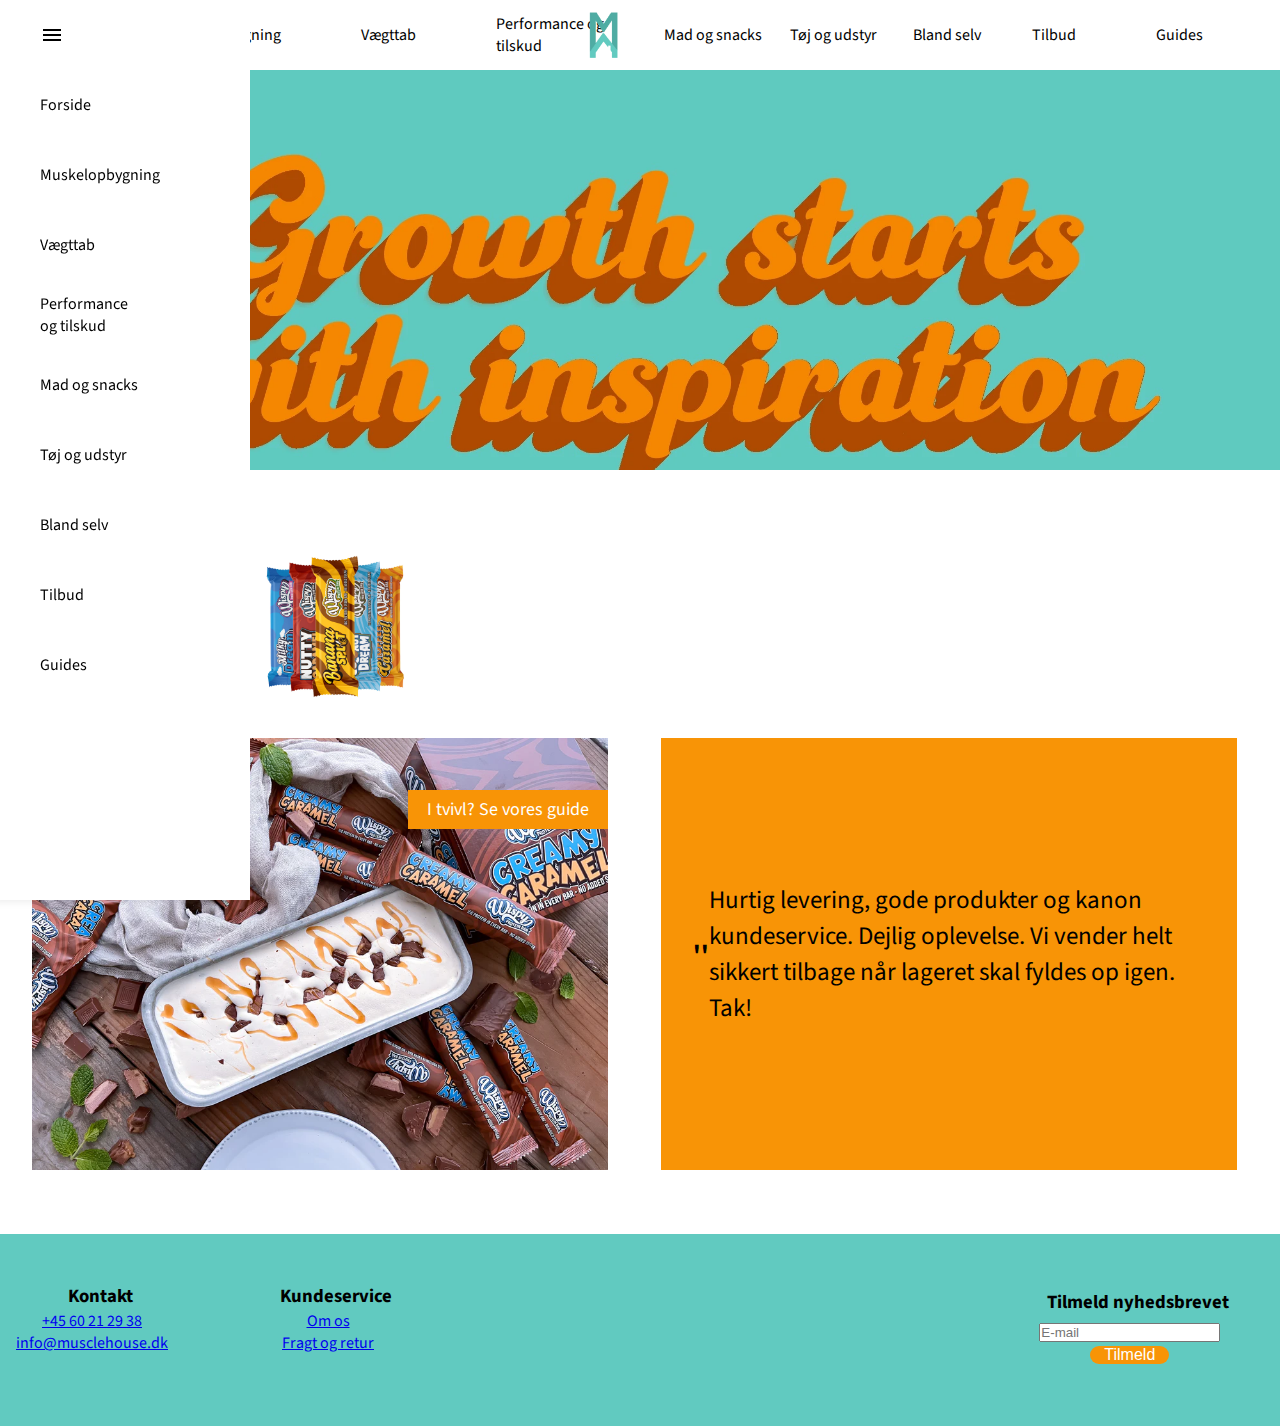
==== index.html @ 76b63a25 "media query til index.html" ====
<!DOCTYPE html>
<html lang="en">
<head>
    <meta charset="UTF-8">
    <meta name="viewport" content="width=device-width, initial-scale=1.0">
    <title>Forside</title>
    <link rel="stylesheet" href="css/style.css">
    <script src="js/script.js"></script>

    <link rel="icon" type="image/gif/png" href="images/favicon.png">
</head>

<body>

    <!--NAVIGATION-->
    <nav>
        <ul class="sidebar">
            <li onclick='hideSidebar()'><a href="#"><svg xmlns="http://www.w3.org/2000/svg" height="24" viewBox="0 -960 960 960" width="24"><path d="M120-240v-80h720v80H120Zm0-200v-80h720v80H120Zm0-200v-80h720v80H120Z"/></svg></a></li>
            <li><a href="index.html" class="active">Forside</a></li>
            <li><a href="#">Muskelopbygning</a></li>
            <li><a href="#">Vægttab</a></li>
            <li><a href="#">Performance og tilskud</a></li>
            <li><a href="#">Mad og snacks</a></li>
            <li><a href="#">Tøj og udstyr</a></li>
            <li><a href="#">Bland selv</a></li>
            <li><a href="#">Tilbud</a></li>
            <li><a href="guides.html">Guides</a></li>
        </ul>

        <ul>
            <li class="hideOnMobile"><a href="index.html" class="menuLink">Forside</a></li>
            <li class="hideOnMobile"><a href="#" class="menuLink">Muskelopbygning</a></li>
            <li class="hideOnMobile"><a href="#" class="menuLink">Vægttab</a></li>
            <li class="hideOnMobile"><a href="#" class="menuLink">Performance og tilskud</a></li>
            <li class="hideOnMobile"><a href="#" class="menuLink">Mad og snacks</a></li>
            <li class="hideOnMobile"><a href="#" class="menuLink">Tøj og udstyr</a></li>
            <li class="hideOnMobile"><a href="#" class="menuLink">Bland selv</a></li>
            <li class="hideOnMobile"><a href="#" class="menuLink">Tilbud</a></li>
            <li class="hideOnMobile"><a href="guides.html" class="menuLink">Guides</a></li>
            <li class="burgerMenu" onclick='showSidebar()'><a href="#"><svg xmlns="http://www.w3.org/2000/svg" height="24" viewBox="0 -960 960 960" width="24"><path d="M120-240v-80h720v80H120Zm0-200v-80h720v80H120Zm0-200v-80h720v80H120Z"/></svg></a></li>
            <li id="menuLogoContainer"><img src="images/logomobile.webp" alt="Logo" id="menuLogo"></li>
        </ul>
    </nav>

    <!--INDHOLD FRONT PAGE-->
    <main>
        <section class="quote">
            <img class="rotate" src="images/citatforside.webp" alt="Growth starts with inspiration quote">
        </section>

        <section class="populært">
            <article>
                <h3>Populære produkter</h3>
            </article>
            <article class="row">
                <img src="images/proteinpulver3.webp" alt="Proteinpulver">
                <img class="move" src="images/proteinbarer.webp" alt="Proteinbarer">
            </article>
        </section>
        
        <section class="reklame">
        <section class="opskrift">
            <img src="images/recipe-icecream.webp" alt="Opskrift på hjemmelavet is med proteinbar">
            <p class="note">I tvivl? Se vores guide</p>
        </section>

        <section class="anmeldelse">
            <p class="apostrof"><strong>''</strong></p>
            <p>Hurtig levering, gode produkter og kanon kundeservice. Dejlig oplevelse. Vi vender helt sikkert tilbage når lageret skal fyldes op igen. Tak!</p>
        </section>
        </section>
    </main>

    <footer>
        <section class="newsletter">
            <h3>Tilmeld nyhedsbrevet</h3>
            <form class="box">
                <input name="e-mail" id="e-mail" placeholder="E-mail">
            </form>        
            <button class="tilmeld">Tilmeld</button>
        </section>
    
        <section class="row">
            <article class="info">
            <h3>Kontakt</h3>
                <a href="tel:+4560212938">+45 60 21 29 38</a>
                <a href="mailto:info@musclehouse.dk">info@musclehouse.dk</a>
            </article>
    
            <article class="info kundeservice">
                <h3>Kundeservice</h3>
                    <a href="#">Om os</a>
                    <a href="#">Fragt og retur</a>
            </article>
        </section>
       
    </footer>
</body>
</html>
---- css/style.css ----
/* Reset style */
*{
    margin: 0;
    padding: 0;
}


html {
    font-family: sans-serif;
}


/* Styling navbar container */
nav {
    background-color: white;
    box-shadow: 3px 5px 5px rgba(0, 0, 0, 0.1);
}

/* Styling unordered list container */
nav ul {
    width: 100%;
    list-style: none;
    display: flex;
    justify-content: space-between;
    align-items: center;
}

/* Styling unordered lits-items*/
nav li {
    height: 50px;
    margin: 10px;
}

/* Styling anchor tags inside nav container */
nav a {
    width: 100%;
    height: 100%;
    padding: 0px 30px;
    text-decoration: none;
    display: flex;
    align-items: center;
    color: black;
}

/* styling hover effect on anchors */
nav a:hover {
    background-color: #61cabf29;
}

/* Styling first list-item inside nav container */
nav li:first-child{
    margin-right: auto;
}


#menuLogoContainer {
    position: absolute;
    left: 45%;
    transform: translatX(-50%);
}

#menuLogo {
    height: 50px;
}

.sidebar {
    position: fixed;
    top: 0;
    left: 0;
    height: 100vh;
    width: 250px;
    z-index: 999;
    box-shadow: -10px 0 10px rgba(0, 0, 0, 0.1);
    display: flex;
    flex-direction: column;
    align-items: flex-start;
    justify-content: flex-start;
    background-color: #ffffff;
    backdrop-filter: blur(10px);

}

.sidebar li {
    width: 100px;
}






@font-face {
    font-family:'Keep calm';
    src: url(../fonts/keep_calm/KeepCalm-Medium.ttf);
    font-family: 'Source Sans';
    src: url(../fonts/Source_Sans_3/SourceSans3-VariableFont_wght.ttf);
}

body{
    font-family:'Source Sans';
}


h1{
    font-family: 'Keep calm';
}

/*FORSIDE*/
/*Styling af quote på forsiden*/
.quote img{
    width: 100%;
    margin-bottom: 2rem;
}

/*Sætter billeder på en række*/
.row{
   width: 10rem;
   height: 10rem;
   display: flex;
   flex-direction: row;
   margin: 1rem;
}

.opskrift img{
    width: 90%;
}

/*Centrerer foto*/
.opskrift{
    display: flex;
    justify-content: center;
    margin-bottom: 2rem;
    position: relative;
}

/*Styler tekstboks ovenpå foto*/
.note{
    background-color: #F89406;
    color: #ffffff;
    width: 200px;
    height: 39px;
    font-size: 18px;
    display: flex;
    position: absolute;
    top: 12%;
    right: 5%;
    align-items: center;
    justify-content: center;
}

.anmeldelse{
    background-color: #F89406;
    width:75%;
    padding: 2rem;
    margin-bottom: 2rem;
    margin-left: 1.3rem;
    display: flex;
    justify-content: center;
}

.move{
    margin-left: 1.5rem;
}

/*GUIDES*/
/*Styling af fotos*/
.billedrække{
    display: flex;
    flex-direction: column;
    align-items: center;
    position: relative;
    margin:20px;
    width: 380px;
    height:200px;
    overflow: hidden;
}

/*Styler billederne så der bliver croppet og rokeret*/

.fotos{
    width: 100%;
}

.rotate{
    transform: translateY(-15%);
}

.rotate1{
    transform: translateY(-25%);
}


/*Styling af knap og placering af den*/
.button{
    background-color: #F89406;
    color: #ffffff;
    width: 218px;
    height:39px;
    font-size: 18px;
    align-items: center;    
    text-align: center;
    text-decoration: none;
    border: none;
    border-radius: 20px;
    position: absolute;
    bottom:15px;
    display: flex;
    justify-content: center;
}


/*FOOTER*/
/*Styling af footer*/
footer{
    background-color: #61CAC0;
}

/*Placering i footer*/
.newsletter{
   display: flex;
   flex-direction: column;
   align-items: center;
   margin: 2%;
   padding: 2%;
}

.info{
    display: flex;
    flex-direction: column;
    align-items: center;
    
}

.kundeservice{
    margin-left: 6rem;
}

.box{
    margin: 2%;
}

/*Styling af tilmeld knap*/
.tilmeld{
    background-color: #F89406;
    color: #ffffff;
    width: 20%;
    font-size: 1em;
    border: none;
    border-radius: 20px;
}


/* Styling af undersiden proteinpulver */

h1{
    display: flex;
    justify-content: center;
}
/* Styling af fotos*/
.pulverimg{
    width: 100%;
    height: 200px;
    display: flex;
    align-items: center;
    padding: 1rem;
}

.valleproteinpulver{
    width: 100%;
    height: 110px;
    display: flex;
    padding: 1rem;
}

.Kaseinproteinpulver{
    width: 100%;
    height: 110px;
    display: flex;
    padding: 1rem;
}
/* Styling af underoverskrifter og tekst */
h3 {
    line-height: 1.5;
    margin-left: 1rem;
}

h4{
    line-height: 1.5;
    margin-left: 1rem;
    
}

.a {
    padding: 1rem;
}


/*Media Query*/
/*Desktop*/
@media(min-width:1024px){
    
    footer{
        display: flex;
        flex-direction: row-reverse;
        justify-content: space-between;
    }

    .populært{
        margin-left: 2rem;
        margin-bottom: 2rem;
    }

    .move{
        margin-left: 3rem;
    }

    .tilmeld{
        width: 40%;
    }

    .info{
        margin-top: 2rem;
    }
    
    .newsletter{
        margin-top: 1.8rem;
    }

    .opskrift{
        width: 50%;
    }


    .anmeldelse{
        width: 40%;
        font-size: 25px;
        display: flex;
        align-items: center;
    }

    .apostrof{
        display: flex;
        justify-content: flex-start;
        align-items: flex-start;
    }

    .reklame{
        display: flex;
        flex-direction: row;
        margin: 2rem 0rem;
    }
    
    .quote{
        height: 25rem;
        overflow: hidden;
        margin-bottom: 2rem;
    }
    


}



/*Tablet*/
@media(min-width: 768px) and (max-width:1023px){
    .hideOnMobile {
        display: none;
    }
    
    .burgerMenu {
        display: block;
    }

    h1 {
        justify-content: center;
    }

    article-1 img {
        width: 60rem;
        height: auto;
    }

    footer{
        display: flex;
        flex-direction: row-reverse;
        justify-content: space-between;

    }

    .populært{
        margin-left: 1.5rem;
    }

    .move{
        margin-left: 3rem;
    }

    .anmeldelse{
        width: 82%;
        margin-left: 2.5rem;
    }

    .tilmeld{
        width: 40%;
    }

    .info{
        margin-top: 1rem;

    }
    
}

/*Mobil*/
@media(max-width: 767px) {
    .sidebar{
        width: 100%;
    }
}
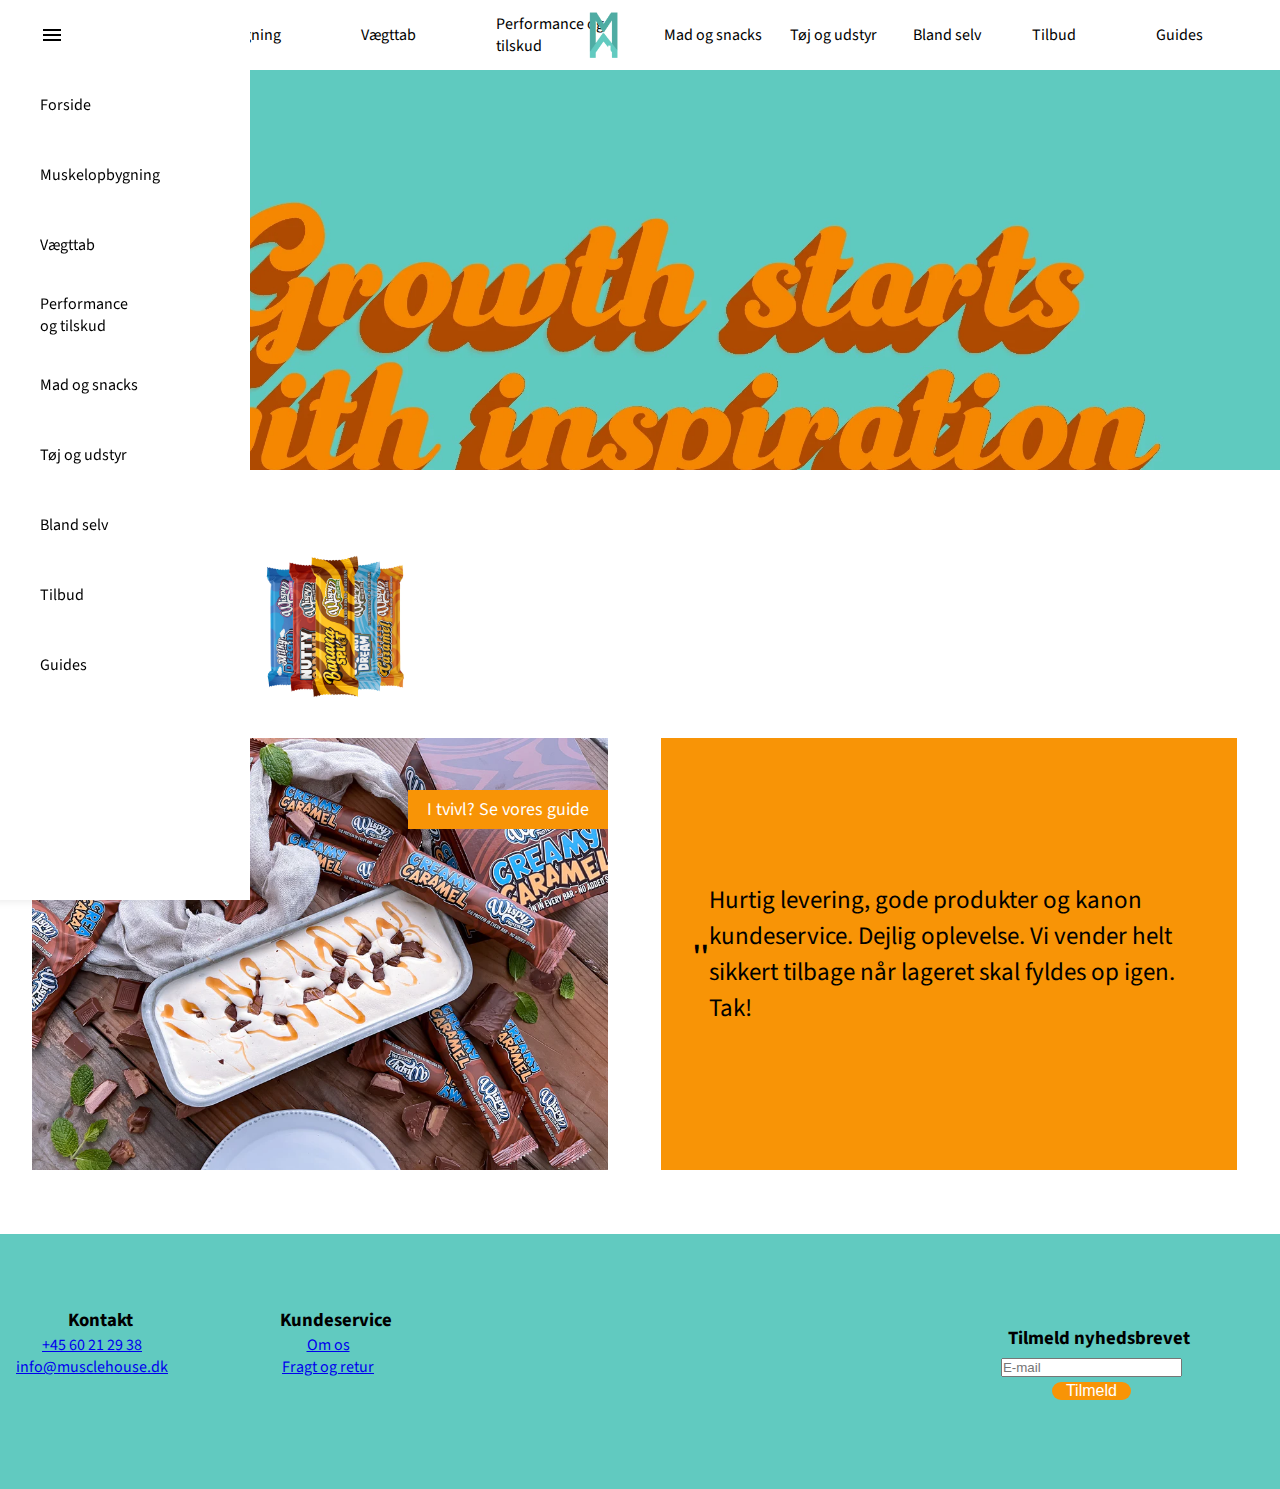
==== commit 4f0876ec: "media query guide sides updated" ====
--- a/index.html
+++ b/index.html
@@ -59,15 +59,15 @@
         </section>
         
         <section class="reklame">
-        <section class="opskrift">
-            <img src="images/recipe-icecream.webp" alt="Opskrift på hjemmelavet is med proteinbar">
-            <p class="note">I tvivl? Se vores guide</p>
-        </section>
+            <article class="opskrift">
+                <img src="images/recipe-icecream.webp" alt="Opskrift på hjemmelavet is med proteinbar">
+                <p class="note">I tvivl? Se vores guide</p>
+            </article>
 
-        <section class="anmeldelse">
-            <p class="apostrof"><strong>''</strong></p>
-            <p>Hurtig levering, gode produkter og kanon kundeservice. Dejlig oplevelse. Vi vender helt sikkert tilbage når lageret skal fyldes op igen. Tak!</p>
-        </section>
+            <article class="anmeldelse">
+                <p class="apostrof"><strong>''</strong></p>
+                <p>Hurtig levering, gode produkter og kanon kundeservice. Dejlig oplevelse. Vi vender helt sikkert tilbage når lageret skal fyldes op igen. Tak!</p>
+            </article>
         </section>
     </main>
 
--- a/css/style.css
+++ b/css/style.css
@@ -86,6 +86,54 @@
 
 
 
+/*Media Query*/
+/*Desktop*/
+@media(min-width:1024px){
+    
+}
+
+
+/*Tablet*/
+@media(min-width: 768px) and (max-width:1023px){
+    .hideOnMobile {
+        display: none;
+    }
+    
+    .burgerMenu {
+        display: block;
+    }
+
+    h1 {
+        justify-content: center;
+        display: flex;
+    }
+
+    .pulverimg {
+        height: 21rem;
+    }
+
+    .valleproteinpulver {
+        justify-content: space-evenly;
+        display: flex;
+    }
+
+    .kaseinproteinpulver {
+        justify-content: space-evenly;
+        display: flex;
+    }
+
+
+    
+
+}
+
+/*Mobil*/
+@media(max-width: 767px) {
+    .sidebar{
+        width: 100%;
+    }
+}
+
 
 
 
@@ -109,7 +157,7 @@
 /*Styling af quote på forsiden*/
 .quote img{
     width: 100%;
-    margin-bottom: 2rem;
+    margin-top: 3rem;
 }
 
 /*Sætter billeder på en række*/
@@ -131,6 +179,10 @@
     justify-content: center;
     margin-bottom: 2rem;
     position: relative;
+}
+
+.populært{
+    margin-bottom: 5rem;
 }
 
 /*Styler tekstboks ovenpå foto*/
@@ -221,7 +273,7 @@
    flex-direction: column;
    align-items: center;
    margin: 2%;
-   padding: 2%;
+   padding: 5%;
 }
 
 .info{
@@ -299,12 +351,22 @@
 /*Desktop*/
 @media(min-width:1024px){
     
+/* Media Query footer */
     footer{
         display: flex;
         flex-direction: row-reverse;
         justify-content: space-between;
     }
 
+    .tilmeld{
+        width: 40%;
+    }
+
+    .info{
+        margin-top: 3.5rem;
+    }
+
+/* Media Query forside */
     .populært{
         margin-left: 2rem;
         margin-bottom: 2rem;
@@ -313,23 +375,10 @@
     .move{
         margin-left: 3rem;
     }
-
-    .tilmeld{
-        width: 40%;
-    }
-
-    .info{
-        margin-top: 2rem;
-    }
-    
-    .newsletter{
-        margin-top: 1.8rem;
-    }
-
+    
     .opskrift{
         width: 50%;
     }
-
 
     .anmeldelse{
         width: 40%;
@@ -356,7 +405,16 @@
         margin-bottom: 2rem;
     }
     
-
+/* Media Query guide siderne */
+    .billedrækken{
+        display: flex;
+        flex-direction: row;
+        flex-wrap: wrap;
+        margin: 2rem 0rem;
+        justify-content: space-evenly;
+    }
+
+    
 
 }
 
@@ -381,6 +439,7 @@
         height: auto;
     }
 
+    /* Media Query på footer */
     footer{
         display: flex;
         flex-direction: row-reverse;
@@ -388,8 +447,18 @@
 
     }
 
+    .tilmeld{
+        width: 40%;
+    }
+
+    .info{
+        margin-top: 2.5rem;
+    }
+
+    /* Media Query på forside */
     .populært{
         margin-left: 1.5rem;
+        margin-bottom: 4rem;
     }
 
     .move{
@@ -400,17 +469,25 @@
         width: 82%;
         margin-left: 2.5rem;
     }
-
-    .tilmeld{
-        width: 40%;
-    }
-
-    .info{
-        margin-top: 1rem;
-
-    }
-    
-}
+    .quote{
+        margin-top: 2rem;
+    }
+    
+/* Media query på guide siderne */
+    .billedrække{
+        width: auto;
+        height: 350px;
+    }
+
+
+
+}
+
+
+
+
+    
+   
 
 /*Mobil*/
 @media(max-width: 767px) {
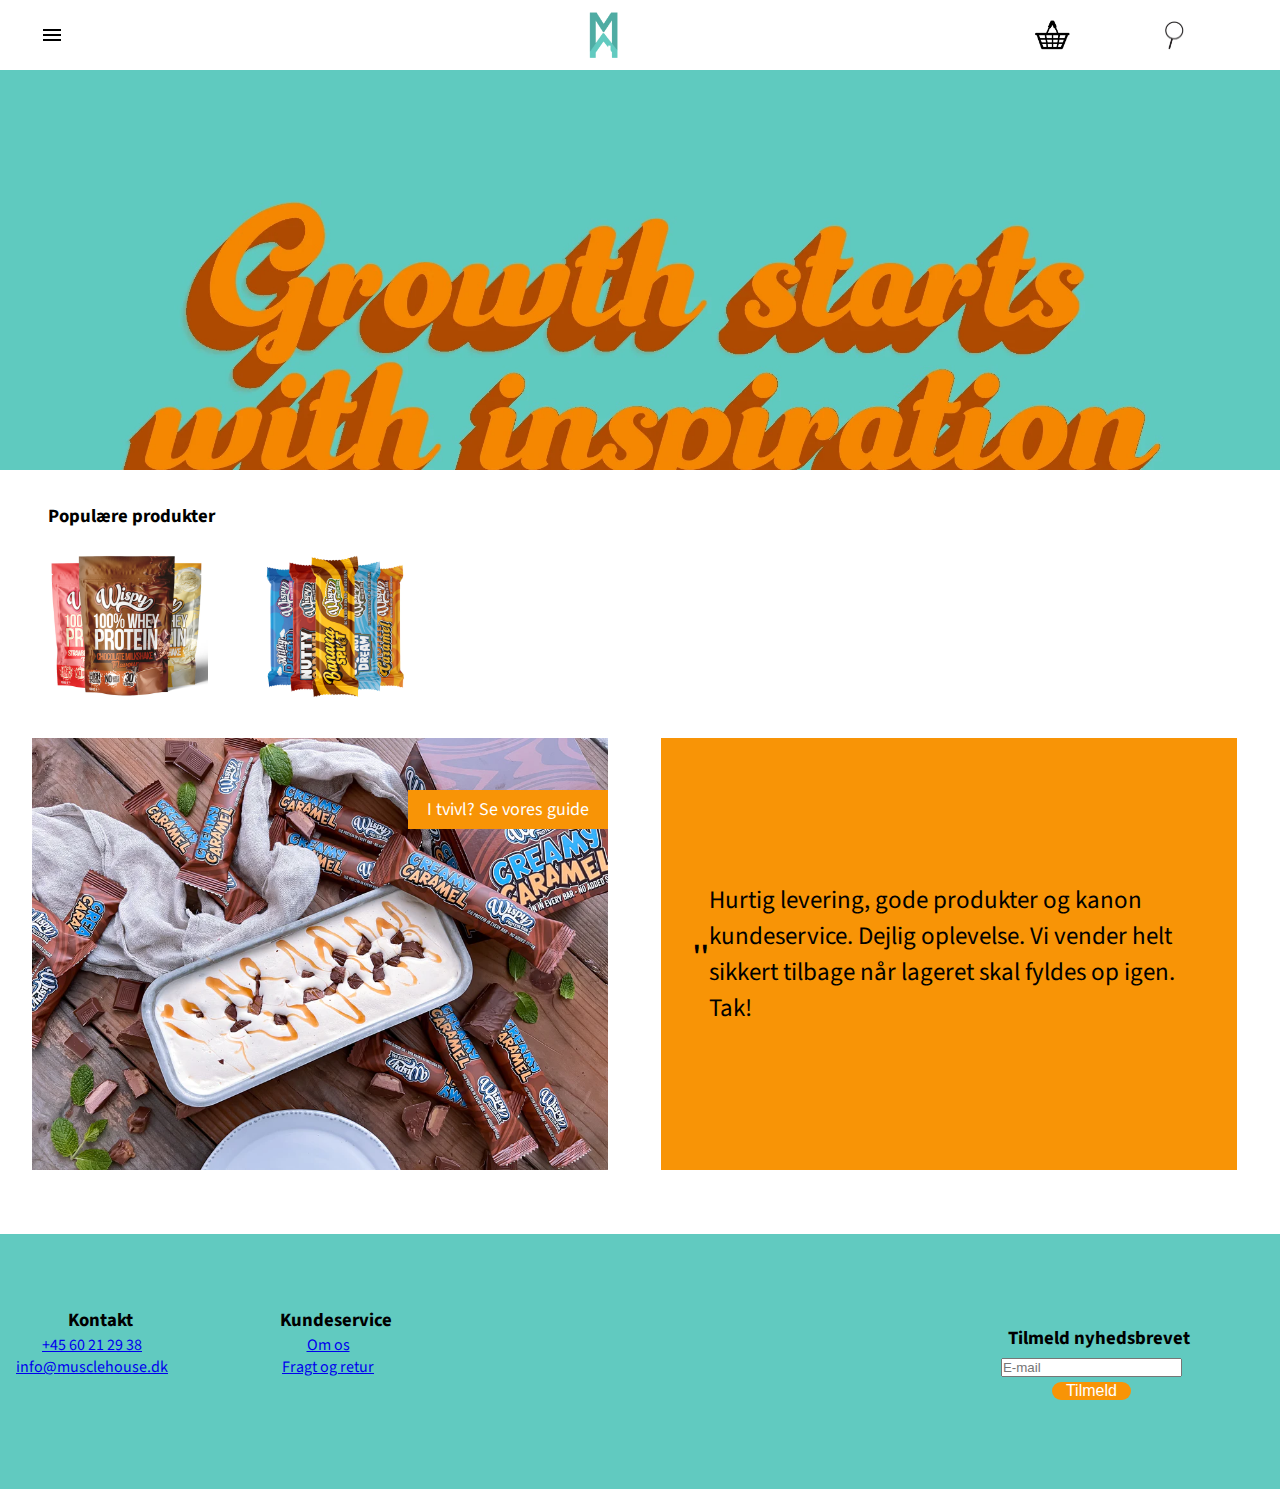
==== commit dbb5c5bf: "kurv og search tilføjet" ====
--- a/index.html
+++ b/index.html
@@ -39,6 +39,8 @@
             <li class="hideOnMobile"><a href="guides.html" class="menuLink">Guides</a></li>
             <li class="burgerMenu" onclick='showSidebar()'><a href="#"><svg xmlns="http://www.w3.org/2000/svg" height="24" viewBox="0 -960 960 960" width="24"><path d="M120-240v-80h720v80H120Zm0-200v-80h720v80H120Zm0-200v-80h720v80H120Z"/></svg></a></li>
             <li id="menuLogoContainer"><img src="images/logomobile.webp" alt="Logo" id="menuLogo"></li>
+            <li id="menuBasketContainer"><img src="images/kurv.webp" alt="Kurv symbol" id="basketLogo"></li>
+            <li id="menuSearchContainer"><img src="images/search.webp" alt="Søge symbol" id="searchLogo"></li>
         </ul>
     </nav>
 
--- a/css/style.css
+++ b/css/style.css
@@ -59,8 +59,29 @@
     transform: translatX(-50%);
 }
 
+#menuBasketContainer {
+    position: absolute;
+    left: 80%;
+    margin-top: 30px;
+    
+}
+
+#menuSearchContainer {
+    position: absolute;
+    left: 90%;
+    margin-top: 30px;
+}
+
 #menuLogo {
     height: 50px;
+}
+
+#basketLogo {
+    height: 30px;
+}
+
+#searchLogo {
+    height: 30px;
 }
 
 .sidebar {
@@ -89,7 +110,51 @@
 /*Media Query*/
 /*Desktop*/
 @media(min-width:1024px){
-    
+    .valleproteinpulver {
+        width: 100%;
+        height: 170px;
+        display: flex;
+        padding: 1rem;
+        justify-content: space-evenly;
+        margin-left: 9rem;
+    }
+
+    .Kaseinproteinpulver {
+        width: 100%;
+        height: 170px;
+        display: flex;
+        padding: 1rem;
+        justify-content: space-evenly;
+        margin-left: 9rem;
+    }
+
+    .pulverimg {
+        width: 100%;
+        height: 200px;
+        display: flex;
+        align-items: center;
+        padding: 1rem;
+        margin-left: 9rem;
+    }
+
+    h1 {
+        display: flex;
+        justify-content: center;
+        margin-left: 21rem;
+    }
+
+    .h3 {
+        margin-left: 10rem;
+    }
+
+    .h4 {
+        margin-left: 10rem;
+    }
+
+    .a {
+        margin-left: 9rem;
+    }
+
 }
 
 
@@ -109,7 +174,11 @@
     }
 
     .pulverimg {
-        height: 21rem;
+        width: 100%;
+        height: 307px;
+        display: flex;
+        align-items: center;
+        padding: 1rem;   
     }
 
     .valleproteinpulver {
@@ -117,24 +186,12 @@
         display: flex;
     }
 
-    .kaseinproteinpulver {
+    .Kaseinproteinpulver {
         justify-content: space-evenly;
         display: flex;
-    }
-
-
-    
-
-}
-
-/*Mobil*/
-@media(max-width: 767px) {
-    .sidebar{
-        width: 100%;
-    }
-}
-
-
+       
+    }
+}
 
 
 @font-face {
@@ -350,6 +407,19 @@
 /*Media Query*/
 /*Desktop*/
 @media(min-width:1024px){
+
+/*Navigation*/
+.hideOnMobile {
+    display: none;
+}
+
+.burgerMenu {
+    display: block;
+}
+
+.sidebar {
+    display: none;
+}
     
 /* Media Query footer */
     footer{
@@ -479,19 +549,21 @@
         height: 350px;
     }
 
-
-
-}
-
-
-
-
-    
-   
-
-/*Mobil*/
-@media(max-width: 767px) {
-    .sidebar{
-        width: 100%;
-    }
-}
+}
+
+/*---- MOBIL ------*/
+@media(max-width:1022px) {
+    .hideOnMobile {
+        display: none;
+    }
+    
+    .burgerMenu {
+        display: block;
+    }
+
+    .sidebar {
+        display: none;
+    }
+}
+
+
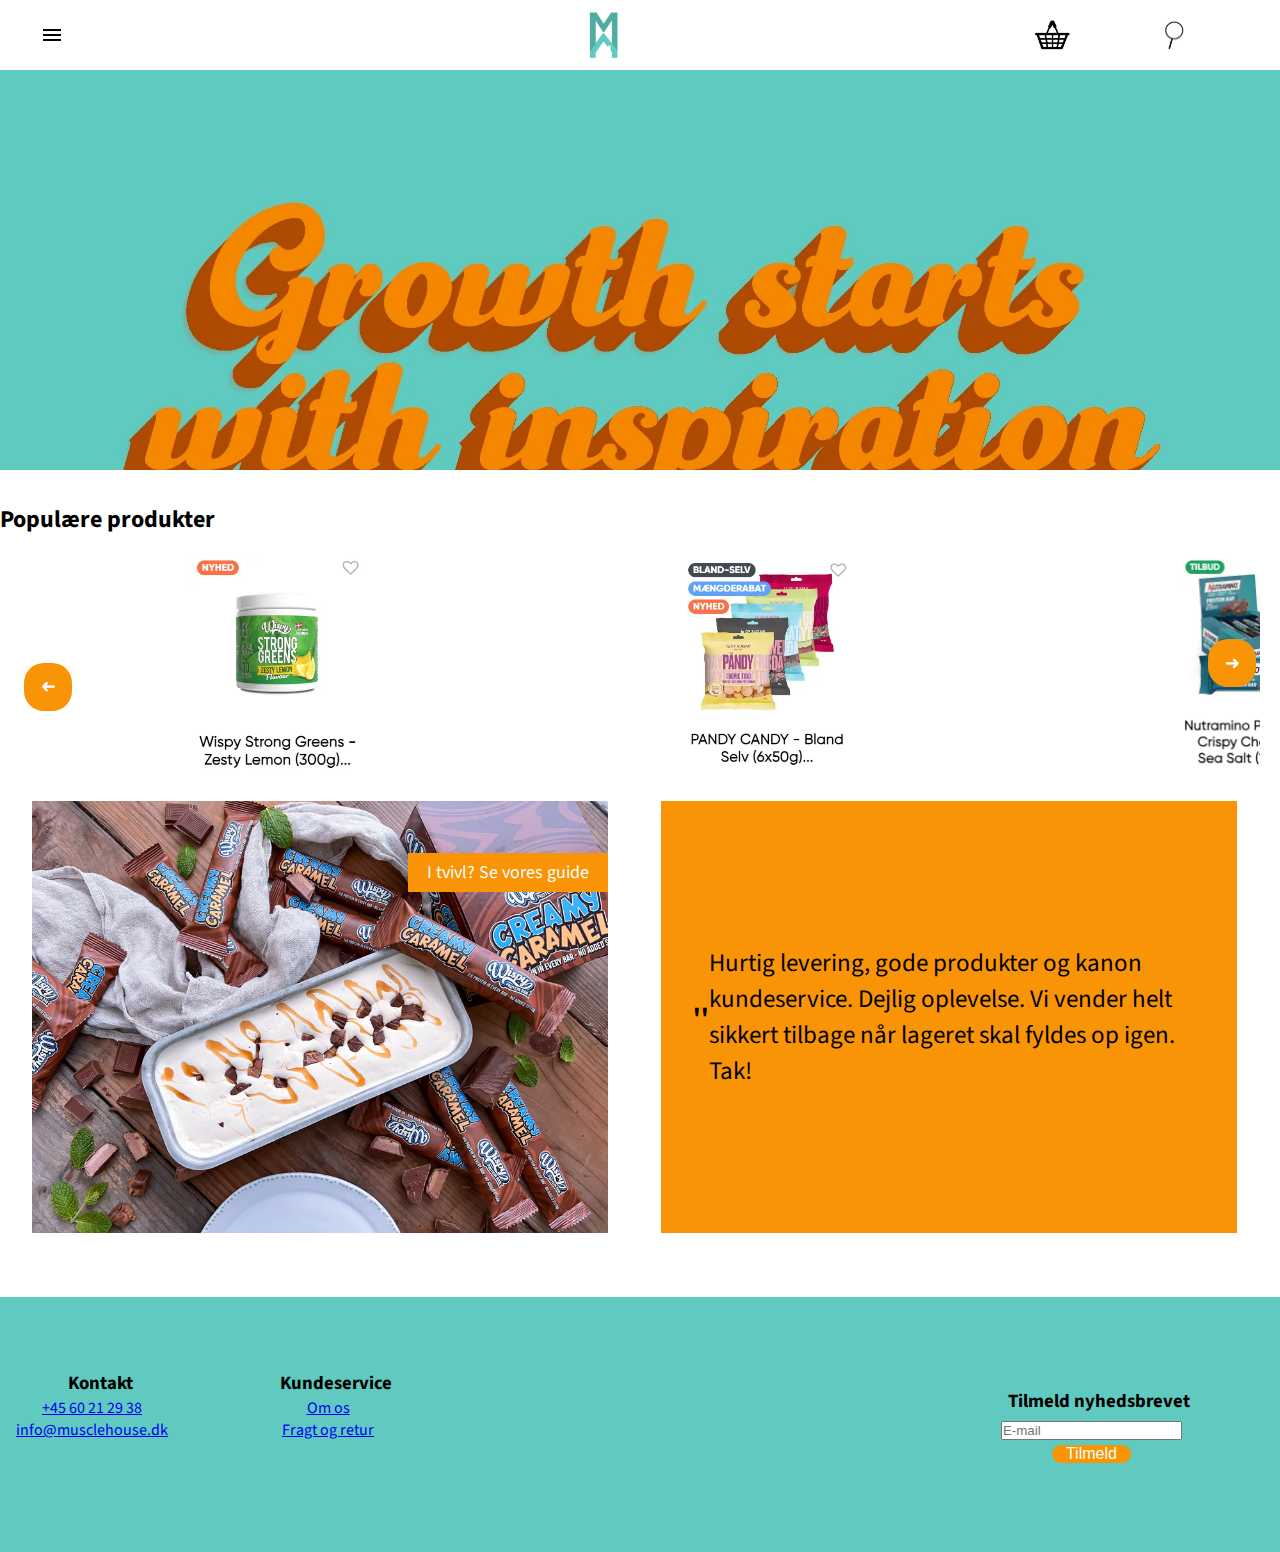
==== commit ca9f12df: "carousel" ====
--- a/index.html
+++ b/index.html
@@ -6,7 +6,6 @@
     <title>Forside</title>
     <link rel="stylesheet" href="css/style.css">
     <script src="js/script.js"></script>
-
     <link rel="icon" type="image/gif/png" href="images/favicon.png">
 </head>
 
@@ -50,15 +49,26 @@
             <img class="rotate" src="images/citatforside.webp" alt="Growth starts with inspiration quote">
         </section>
 
-        <section class="populært">
-            <article>
-                <h3>Populære produkter</h3>
-            </article>
-            <article class="row">
-                <img src="images/proteinpulver3.webp" alt="Proteinpulver">
-                <img class="move" src="images/proteinbarer.webp" alt="Proteinbarer">
-            </article>
+        <!--       TEST      KARUSSEL       TEST       -->
+       
+        <h2>Populære produkter</h2>
+
+        <section class="caroussel">
+        <ul class="photoList">
+            <li class="photoItem"><section class="content"><img class="carousselImage" src="images/populærprodukt1.webp" alt=""></section></li>
+            <li class="photoItem"><section class="content"><img class="carousselImage" src="images/populærprodukt2.webp" alt=""></section></li>
+            <li class="photoItem"><section class="content"><img class="carousselImage" src="images/populærprodukt3.webp" alt=""></section></li>
+            <li class="photoItem"><section class="content"><img class="carousselImage" src="images/populærprodukt4.webp" alt=""></section></li>
+            <li class="photoItem"><section class="content"><img class="carousselImage" src="images/populærprodukt5.webp" alt=""></section></li>
+            <li class="photoItem"><section class="content"><img class="carousselImage" src="images/populærprodukt6.webp" alt=""></section></li>
+        </ul>
+
+        <button class="button button--previous" type="button">➜</button>
+        <button class="button button--next" type="button">➜</button>
+        
         </section>
+        
+        <!-- SLUT  TEST      KARUSSEL       TEST  SLUT -->
         
         <section class="reklame">
             <article class="opskrift">
--- a/css/style.css
+++ b/css/style.css
@@ -566,4 +566,79 @@
     }
 }
 
-
+/*-------------------KARUSSEL TEEEEEEEEEST-------------------*/
+
+.photoList {
+    display: flex;
+    gap: 8px;
+    padding: 16px;
+    margin: 20px;
+  
+    list-style: none;
+    overflow-x: scroll;
+    scroll-snap-type: x mandatory;
+
+    /* Hide scrollbar in Firefox */
+  scrollbar-width: none;
+
+  /* Hide scrollbar in IE and Edge */
+  -ms-overflow-style: none;
+  }
+
+  
+/* Hide scrollbar in webkit */
+.list::-webkit-scrollbar {
+    display: none;
+  }
+  
+  .photoItem {
+    flex-shrink: 0;
+    width: 40%;
+    height: 20vh;
+  
+    background-color: #FFF;
+  
+    scroll-snap-align: center;
+  }
+  
+  .content {
+    display: flex;
+    align-items: center;
+    justify-content: center;
+    height: 100%;
+  
+    font-family: sans-serif;
+    font-size: 64px;
+    font-weight: bold;
+  }
+
+  .carousselImage {
+    height: 120%;
+    margin: 0;
+    padding: 0;
+  }
+
+  .caroussel {
+    position: relative;
+  }
+
+  .button {
+    position: absolute;
+    top: 50%;
+  
+    width: 3rem;
+    height: 3rem;
+  
+    transform: translateY(-50%);
+  }
+  
+  .button--previous {
+    left: 1.5rem;
+  
+    transform: rotate(180deg);
+  }
+  
+  .button--next {
+    right: 1.5rem;
+  }
+  
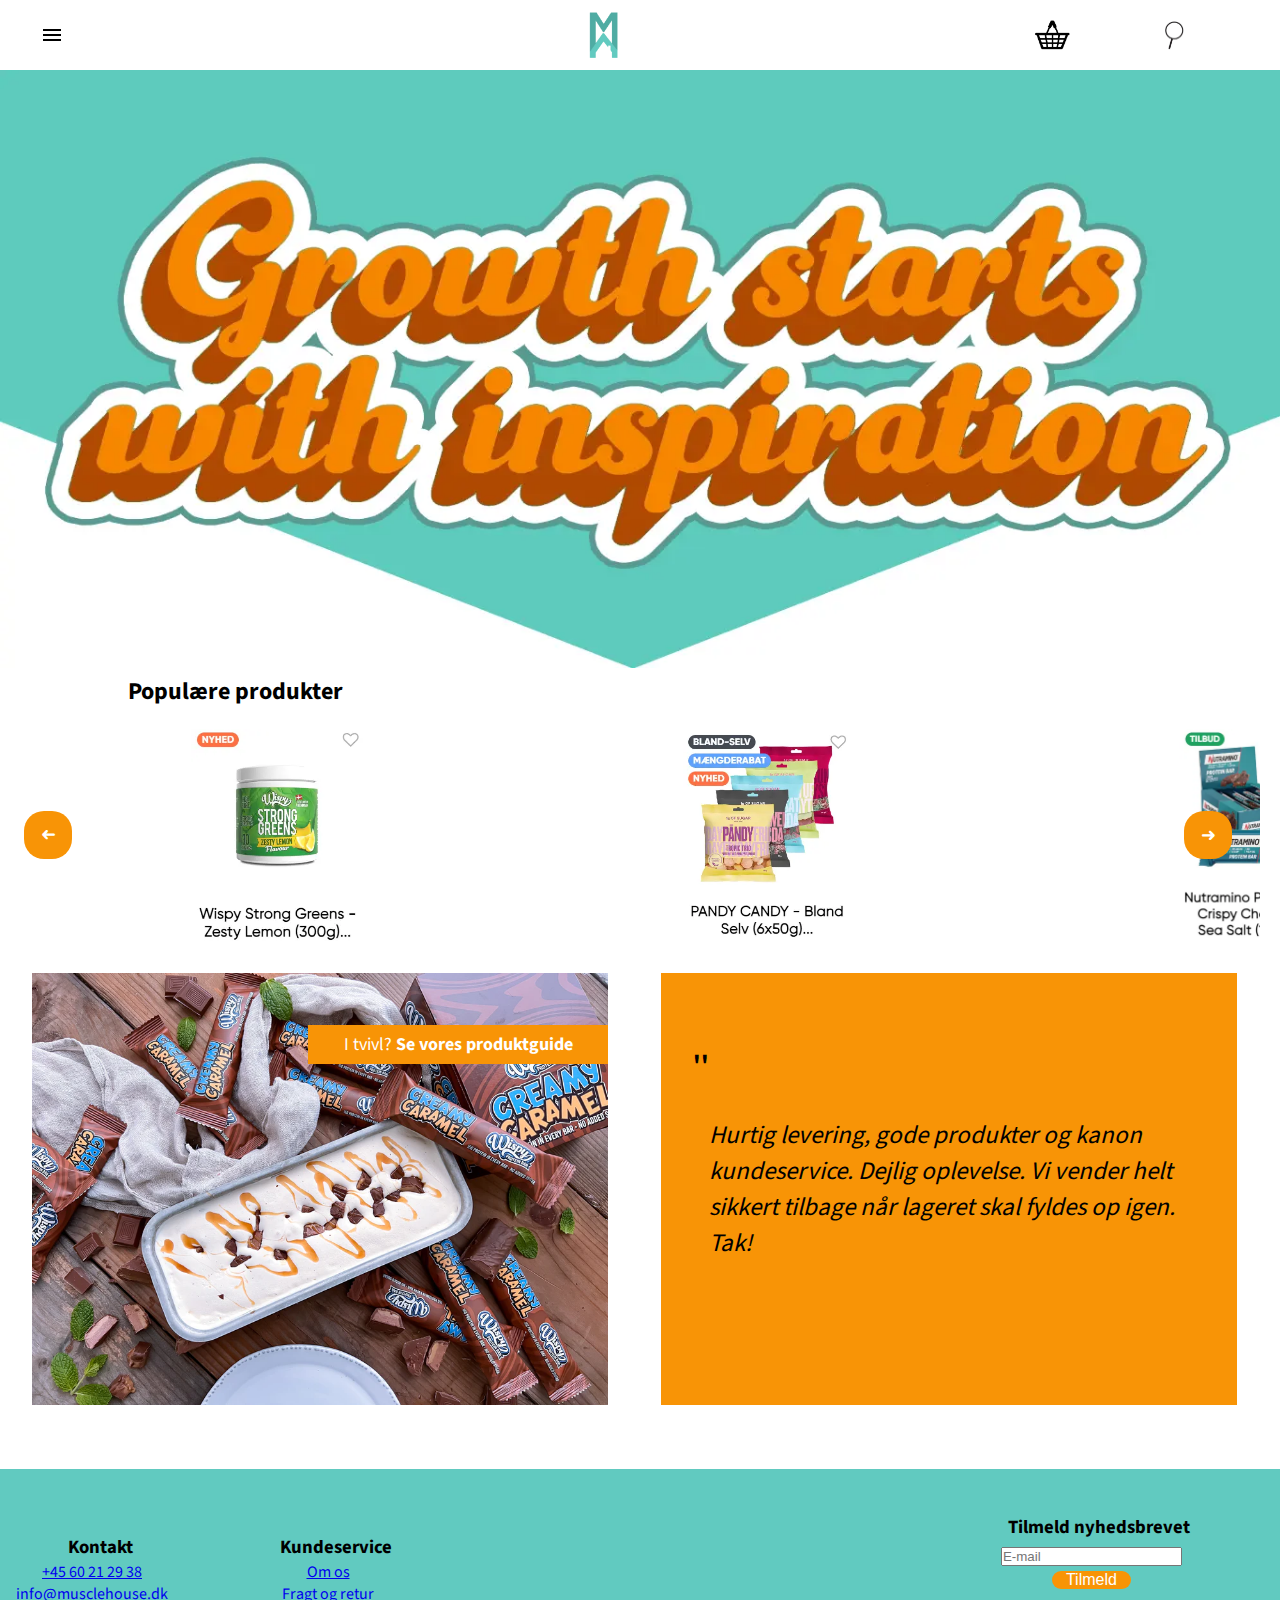
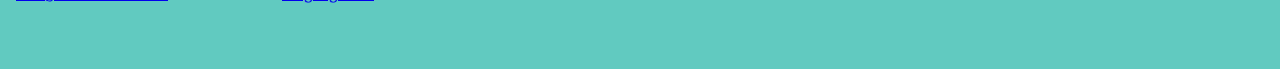
==== commit 4db11ebc: "front page done" ====
--- a/index.html
+++ b/index.html
@@ -45,13 +45,12 @@
 
     <!--INDHOLD FRONT PAGE-->
     <main>
-        <section class="quote">
-            <img class="rotate" src="images/citatforside.webp" alt="Growth starts with inspiration quote">
+        <section class="frontPageQuote">
+            <img class="frontPageQuote" src="images/citat3.webp" alt="Growth starts with inspiration quote">
         </section>
 
-        <!--       TEST      KARUSSEL       TEST       -->
-       
-        <h2>Populære produkter</h2>
+        <!--  KARUSSEL   -->
+        <h2 class="frontPageh2">Populære produkter</h2>
 
         <section class="caroussel">
         <ul class="photoList">
@@ -65,20 +64,18 @@
 
         <button class="button button--previous" type="button">➜</button>
         <button class="button button--next" type="button">➜</button>
-        
+
         </section>
-        
-        <!-- SLUT  TEST      KARUSSEL       TEST  SLUT -->
         
         <section class="reklame">
             <article class="opskrift">
                 <img src="images/recipe-icecream.webp" alt="Opskrift på hjemmelavet is med proteinbar">
-                <p class="note">I tvivl? Se vores guide</p>
+                <p class="note"><a class="guidesLink" href="guides.html">I tvivl? <b> Se vores produktguide</b></a></p>
             </article>
 
             <article class="anmeldelse">
                 <p class="apostrof"><strong>''</strong></p>
-                <p>Hurtig levering, gode produkter og kanon kundeservice. Dejlig oplevelse. Vi vender helt sikkert tilbage når lageret skal fyldes op igen. Tak!</p>
+                <p><i>Hurtig levering, gode produkter og kanon kundeservice. Dejlig oplevelse. Vi vender helt sikkert tilbage når lageret skal fyldes op igen. Tak!</i></p>
             </article>
         </section>
     </main>
--- a/css/style.css
+++ b/css/style.css
@@ -217,6 +217,10 @@
     margin-top: 3rem;
 }
 
+.frontPageQuote {
+    width: 100%;
+}
+
 /*Sætter billeder på en række*/
 .row{
    width: 10rem;
@@ -242,11 +246,16 @@
     margin-bottom: 5rem;
 }
 
+.guidesLink {
+    text-decoration: none;
+    color: white;
+}
+
 /*Styler tekstboks ovenpå foto*/
 .note{
     background-color: #F89406;
     color: #ffffff;
-    width: 200px;
+    width: 300px;
     height: 39px;
     font-size: 18px;
     display: flex;
@@ -259,7 +268,7 @@
 
 .anmeldelse{
     background-color: #F89406;
-    width:75%;
+    width:78%;
     padding: 2rem;
     margin-bottom: 2rem;
     margin-left: 1.3rem;
@@ -367,11 +376,11 @@
 }
 /* Styling af fotos*/
 .pulverimg{
-    width: 100%;
-    height: 200px;
-    display: flex;
-    align-items: center;
-    padding: 1rem;
+   width: 100%;
+   height: 200px;
+   display: flex;
+   align-items: center;
+   padding: 1rem;
 }
 
 .valleproteinpulver{
@@ -426,6 +435,7 @@
         display: flex;
         flex-direction: row-reverse;
         justify-content: space-between;
+        height: 200px;
     }
 
     .tilmeld{
@@ -433,7 +443,11 @@
     }
 
     .info{
-        margin-top: 3.5rem;
+        margin-top: 3rem;
+    }
+
+    .newsletter{
+        margin-top: -20px;
     }
 
 /* Media Query forside */
@@ -458,9 +472,7 @@
     }
 
     .apostrof{
-        display: flex;
-        justify-content: flex-start;
-        align-items: flex-start;
+        margin-top: -250px;
     }
 
     .reklame{
@@ -539,9 +551,6 @@
         width: 82%;
         margin-left: 2.5rem;
     }
-    .quote{
-        margin-top: 2rem;
-    }
     
 /* Media query på guide siderne */
     .billedrække{
@@ -566,23 +575,26 @@
     }
 }
 
-/*-------------------KARUSSEL TEEEEEEEEEST-------------------*/
+/*------- KARUSSEL -------*/
+
+.frontPageh2 {
+    margin-left: 10%;
+}
 
 .photoList {
     display: flex;
     gap: 8px;
     padding: 16px;
     margin: 20px;
-  
     list-style: none;
     overflow-x: scroll;
     scroll-snap-type: x mandatory;
 
     /* Hide scrollbar in Firefox */
-  scrollbar-width: none;
-
-  /* Hide scrollbar in IE and Edge */
-  -ms-overflow-style: none;
+    scrollbar-width: none;
+
+    /* Hide scrollbar in IE and Edge */
+    -ms-overflow-style: none;
   }
 
   
@@ -595,9 +607,7 @@
     flex-shrink: 0;
     width: 40%;
     height: 20vh;
-  
     background-color: #FFF;
-  
     scroll-snap-align: center;
   }
   
@@ -622,23 +632,22 @@
     position: relative;
   }
 
+  /*Buttons*/
   .button {
     position: absolute;
     top: 50%;
-  
+    transform: translate(-50%);
     width: 3rem;
     height: 3rem;
-  
-    transform: translateY(-50%);
   }
   
   .button--previous {
     left: 1.5rem;
-  
-    transform: rotate(180deg);
+    transform: translateY(-50%) rotate(180deg);
   }
   
   .button--next {
     right: 1.5rem;
+    transform: translate(-50%, -50%);
   }
   
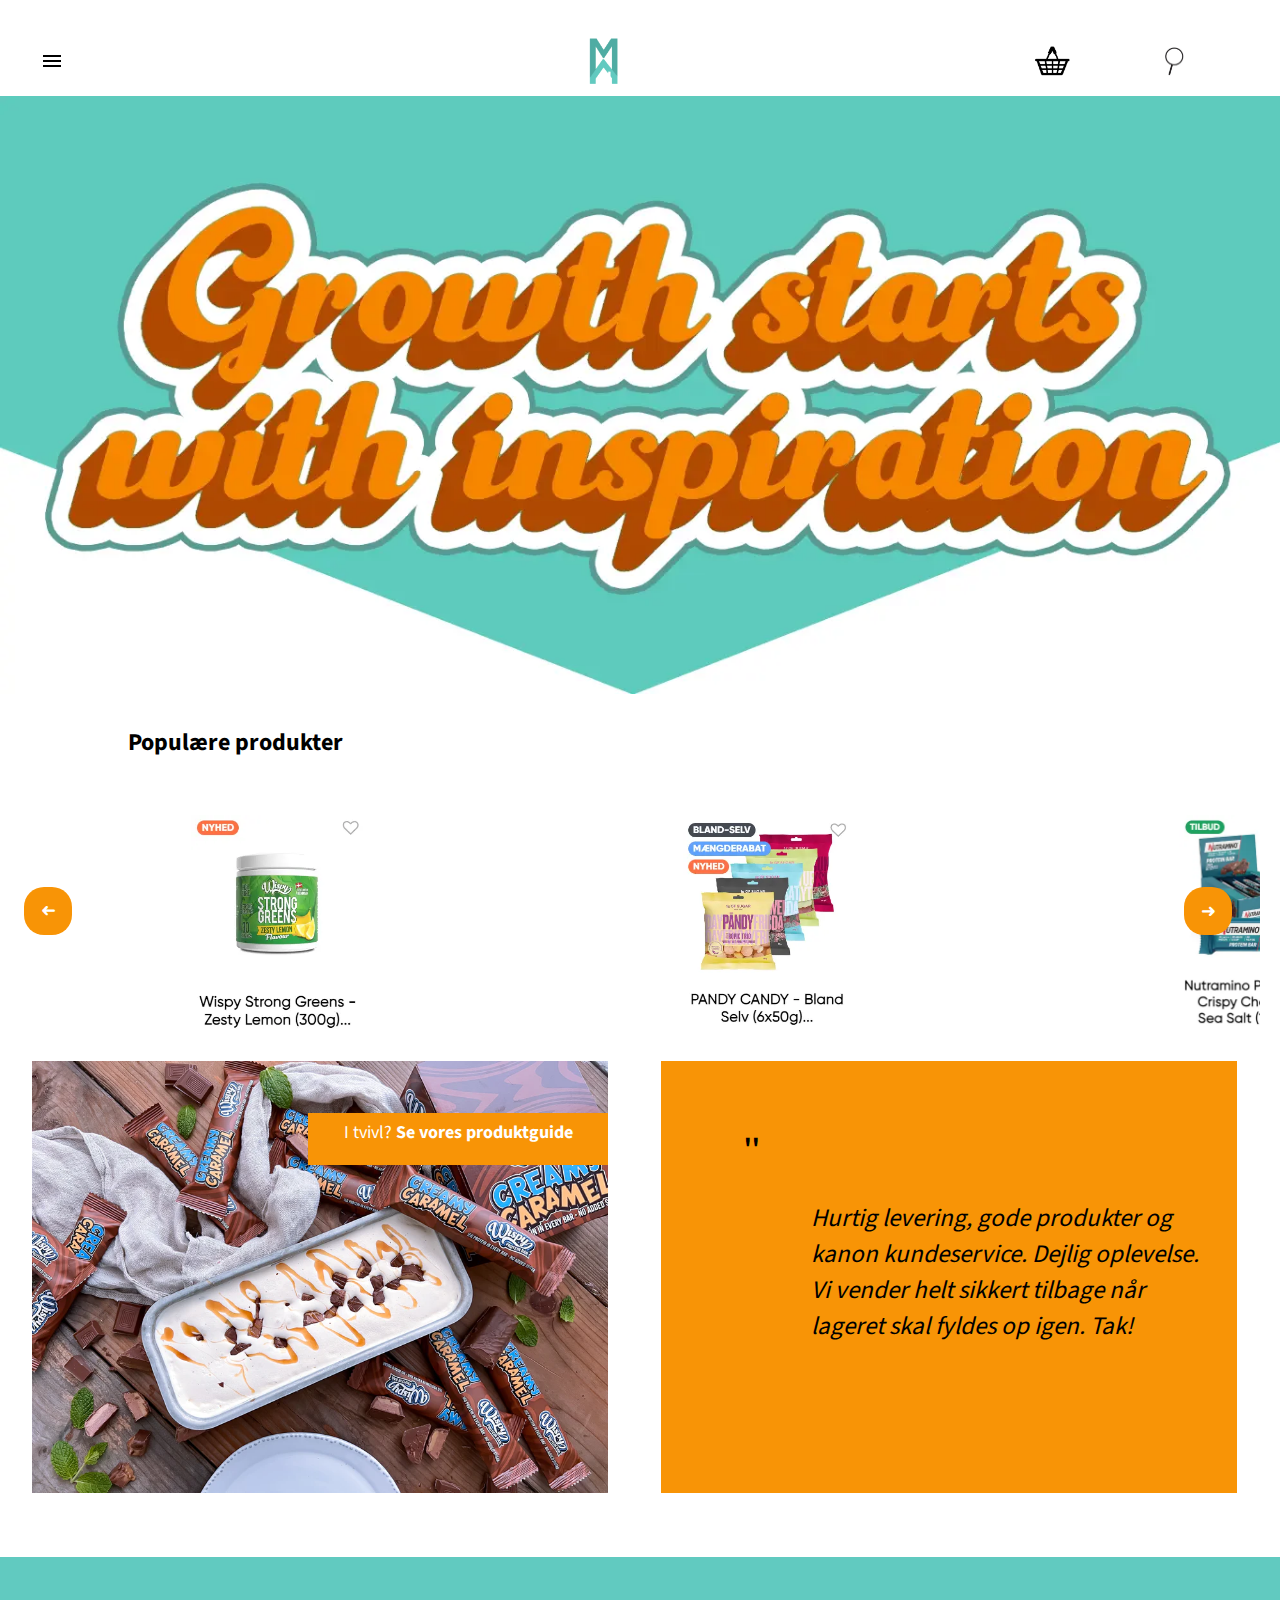
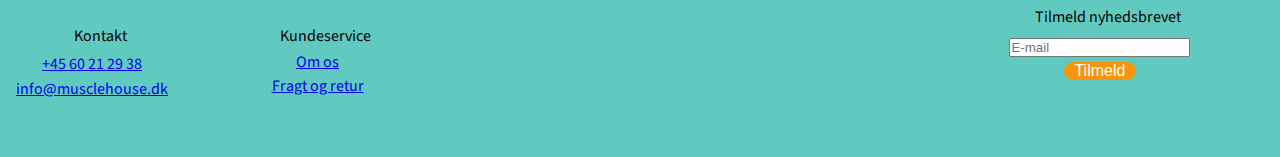
==== commit b3199442: "meta tags index" ====
--- a/index.html
+++ b/index.html
@@ -7,6 +7,10 @@
     <link rel="stylesheet" href="css/style.css">
     <script src="js/script.js"></script>
     <link rel="icon" type="image/gif/png" href="images/favicon.png">
+
+    <meta name="description" content="en side med alle dine yndlingshjælpemidler, for at få en stærk og sund krop.">
+    <meta name="keywords" content="muscles, protein, proteinpulver, styrke, proteinbar, sund">
+
 </head>
 
 <body>
--- a/css/style.css
+++ b/css/style.css
@@ -327,6 +327,175 @@
 }
 
 
+/*Opskrift*/
+/*section one: cake images and text*/
+.cake {
+    display: flex;
+    justify-content: center;
+    max-width: 100%;
+    padding: 5%;
+}
+
+
+
+@media screen and (min-width:1024px) {
+    .cake-img {
+        display: flex;
+        justify-content: center;
+        height: auto;
+        width: 1100px;
+    }
+
+    .cake-title {
+        display: flex;
+        justify-content: center;
+        padding-bottom: 3%;
+
+    }
+
+    .text {
+        margin-left: 5%;
+        margin-right: 5%;
+    }
+
+}
+
+.cheesecake {
+    font-weight: bold;
+    font-size: 250%;
+    margin-top: 2%;
+    padding-bottom: 2%;
+    display: flex;
+    justify-content: center;
+}
+
+.text {
+    display: flex;
+    justify-content: space-around;
+    padding-bottom: 3%;
+}
+
+.item-1 {
+    margin-left: 20%;
+}
+
+.item-2 {
+    margin-right: 20%;
+}
+
+.thin-line, .thin-line-1 {
+    border-bottom: 2px solid #F89406;
+    margin: 2% 5%;
+}
+
+/*section 2: ingrediens*/
+
+h2 {
+    margin-left: 10%;
+    padding-top: 2%;
+    padding-bottom: 1% ;
+}
+
+.ingrediens {
+    margin-left: 10%;
+    padding-bottom: 2%;
+    list-style: none;
+
+}
+
+a {
+    padding: 1%
+}
+
+/*Section 3: slik gjør du*/
+
+.description {
+    margin-left: 10%;
+    padding: 2%;
+
+}
+
+/*media for opskrifter*/
+@media screen and (min-width:1024px) {
+    .desk {
+        display: flex;
+        margin-left: 10%;
+        margin-right: 10%;
+
+    }
+
+    .section-2, .section-3 {
+        flex: 1;
+    
+    }
+
+    li {
+        padding-top: 2%;
+    }
+
+    .thin-line-1 {
+        display: none;
+    }
+
+/*makes the foto bigger*/
+    .cake-img {
+        display: flex;
+        justify-content: center;
+        height: auto;
+        width: 1100px;
+    }
+
+    .text {
+        margin-left: 5%;
+        margin-right: 5%;
+    }
+
+/*produktlinje*/
+    
+
+
+}
+
+/*section 4: produktlinje*/
+
+p {
+    margin-left: 10%;
+    padding-bottom: 2%;
+}
+
+.text-2 {
+    display: grid;
+    grid-template-columns: 1fr 1fr 1fr;
+    margin-left: 5%;
+    gap: 4%;
+
+}
+
+.text-2 img {
+    max-width: 100%;
+    height: auto;
+}
+
+.bodylab {
+    order: 3;
+}
+
+h3 {
+    font-weight: normal;
+    padding-top: 2%;
+    padding-bottom: 2%;
+    font-size: 100%;
+}
+
+.price {
+    font-weight: bold;
+    font-size: 120%;
+    margin-left: 7%;
+    padding-bottom: 10%;
+    
+}
+
+
 /*FOOTER*/
 /*Styling af footer*/
 footer{
@@ -494,13 +663,17 @@
         flex-wrap: wrap;
         margin: 2rem 0rem;
         justify-content: space-evenly;
-    }
-
-    
-
-}
-
-
+
+    }
+
+    .billedrække .button {
+        padding: 3% 12%;
+
+    }
+
+    
+
+}
 
 /*Tablet*/
 @media(min-width: 768px) and (max-width:1023px){
@@ -650,4 +823,3 @@
     right: 1.5rem;
     transform: translate(-50%, -50%);
   }
-  
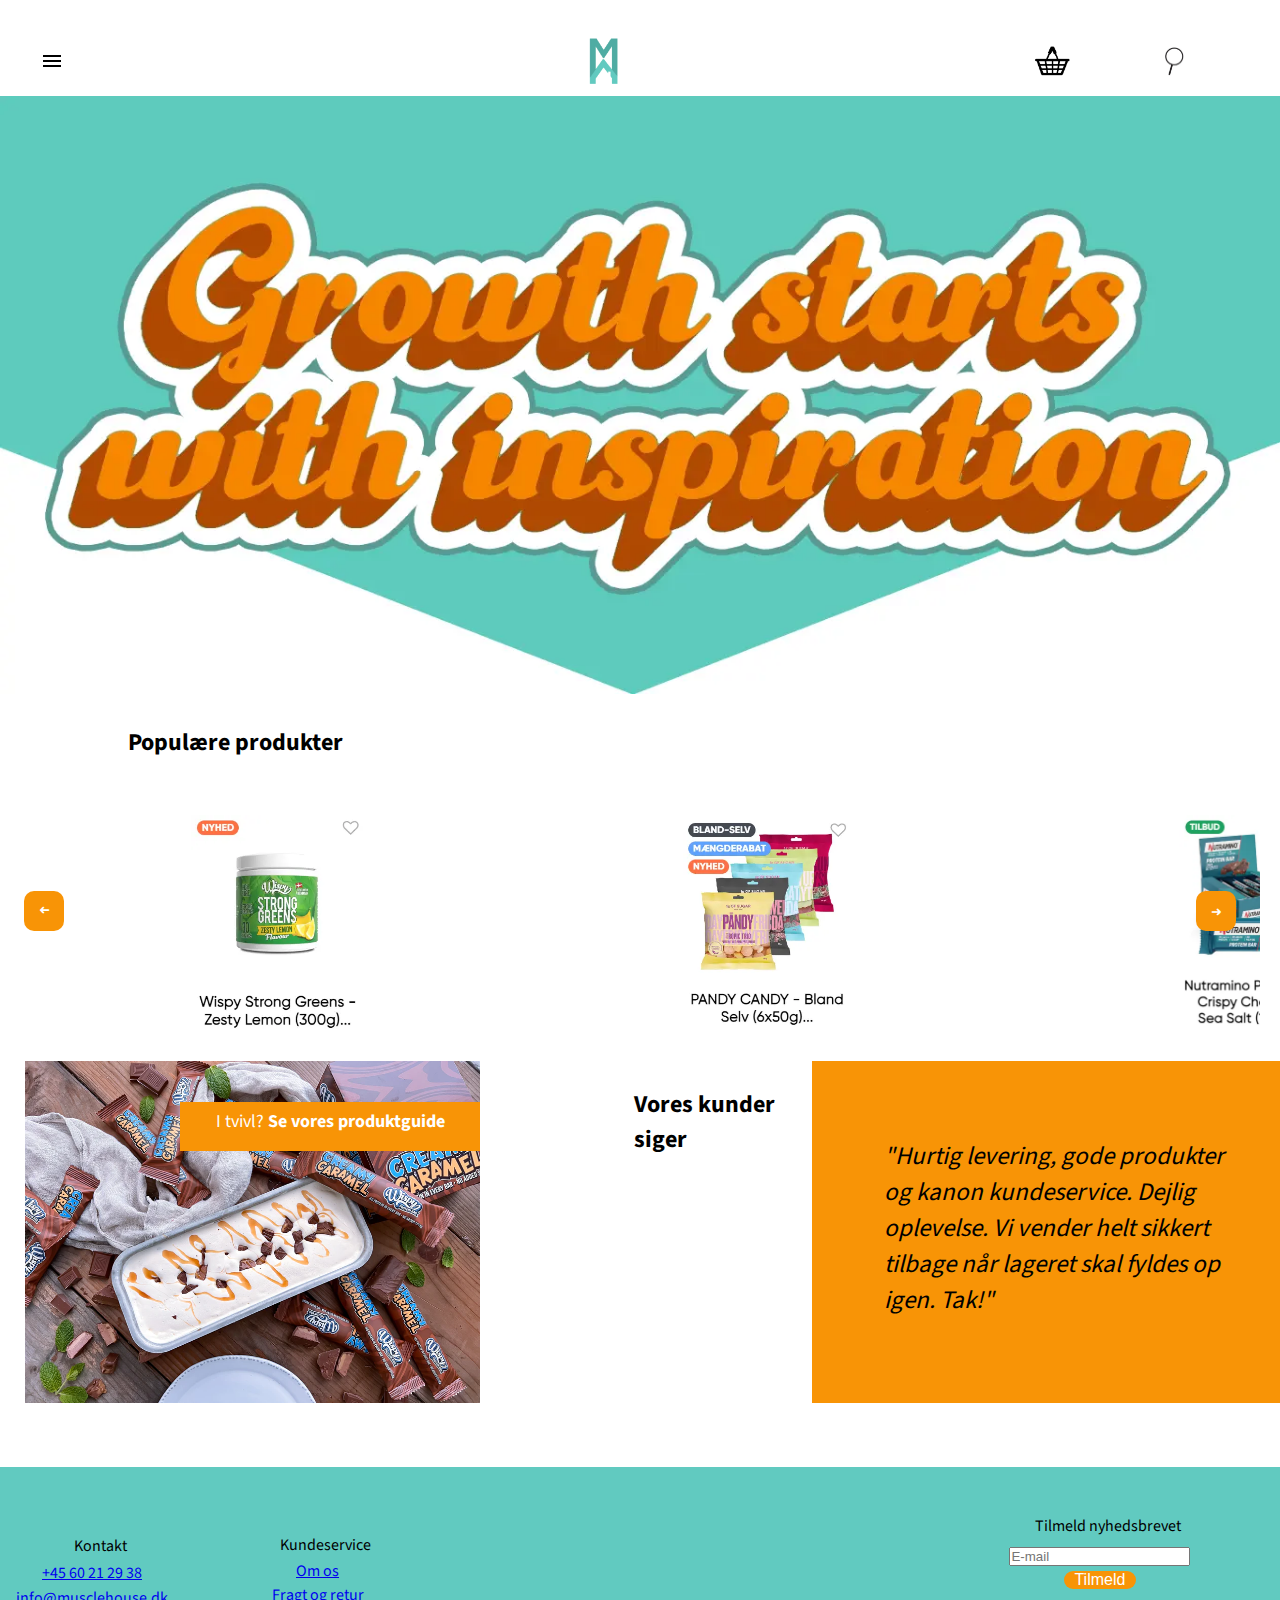
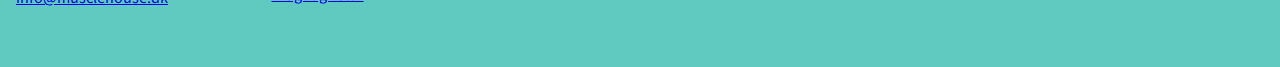
==== commit 3eba6863: "css updated" ====
--- a/index.html
+++ b/index.html
@@ -7,10 +7,6 @@
     <link rel="stylesheet" href="css/style.css">
     <script src="js/script.js"></script>
     <link rel="icon" type="image/gif/png" href="images/favicon.png">
-
-    <meta name="description" content="en side med alle dine yndlingshjælpemidler, for at få en stærk og sund krop.">
-    <meta name="keywords" content="muscles, protein, proteinpulver, styrke, proteinbar, sund">
-
 </head>
 
 <body>
@@ -77,9 +73,10 @@
                 <p class="note"><a class="guidesLink" href="guides.html">I tvivl? <b> Se vores produktguide</b></a></p>
             </article>
 
-            <article class="anmeldelse">
-                <p class="apostrof"><strong>''</strong></p>
-                <p><i>Hurtig levering, gode produkter og kanon kundeservice. Dejlig oplevelse. Vi vender helt sikkert tilbage når lageret skal fyldes op igen. Tak!</i></p>
+
+            <h2 class="frontPageh2">Vores kunder siger</h2>
+            <article class="anmeldelse">   
+                <p><i>"Hurtig levering, gode produkter og kanon kundeservice. Dejlig oplevelse. Vi vender helt sikkert tilbage når lageret skal fyldes op igen. Tak!"</i></p>
             </article>
         </section>
     </main>
--- a/css/style.css
+++ b/css/style.css
@@ -128,7 +128,7 @@
         margin-left: 9rem;
     }
 
-    .pulverimg {
+    .pulver {
         width: 100%;
         height: 200px;
         display: flex;
@@ -309,7 +309,7 @@
 
 
 /*Styling af knap og placering af den*/
-.button{
+.buttonGuides{
     background-color: #F89406;
     color: #ffffff;
     width: 218px;
@@ -456,6 +456,7 @@
 
 }
 
+
 /*section 4: produktlinje*/
 
 p {
@@ -543,8 +544,9 @@
     display: flex;
     justify-content: center;
 }
+
 /* Styling af fotos*/
-.pulverimg{
+.pulver{
    width: 100%;
    height: 200px;
    display: flex;
@@ -663,12 +665,6 @@
         flex-wrap: wrap;
         margin: 2rem 0rem;
         justify-content: space-evenly;
-
-    }
-
-    .billedrække .button {
-        padding: 3% 12%;
-
     }
 
     
@@ -810,8 +806,12 @@
     position: absolute;
     top: 50%;
     transform: translate(-50%);
-    width: 3rem;
-    height: 3rem;
+    width: 2.5rem;
+    height: 2.5rem;
+    background-color: #F89406;
+    color: #FFF;
+    border-radius: 10px;
+    border: none;
   }
   
   .button--previous {
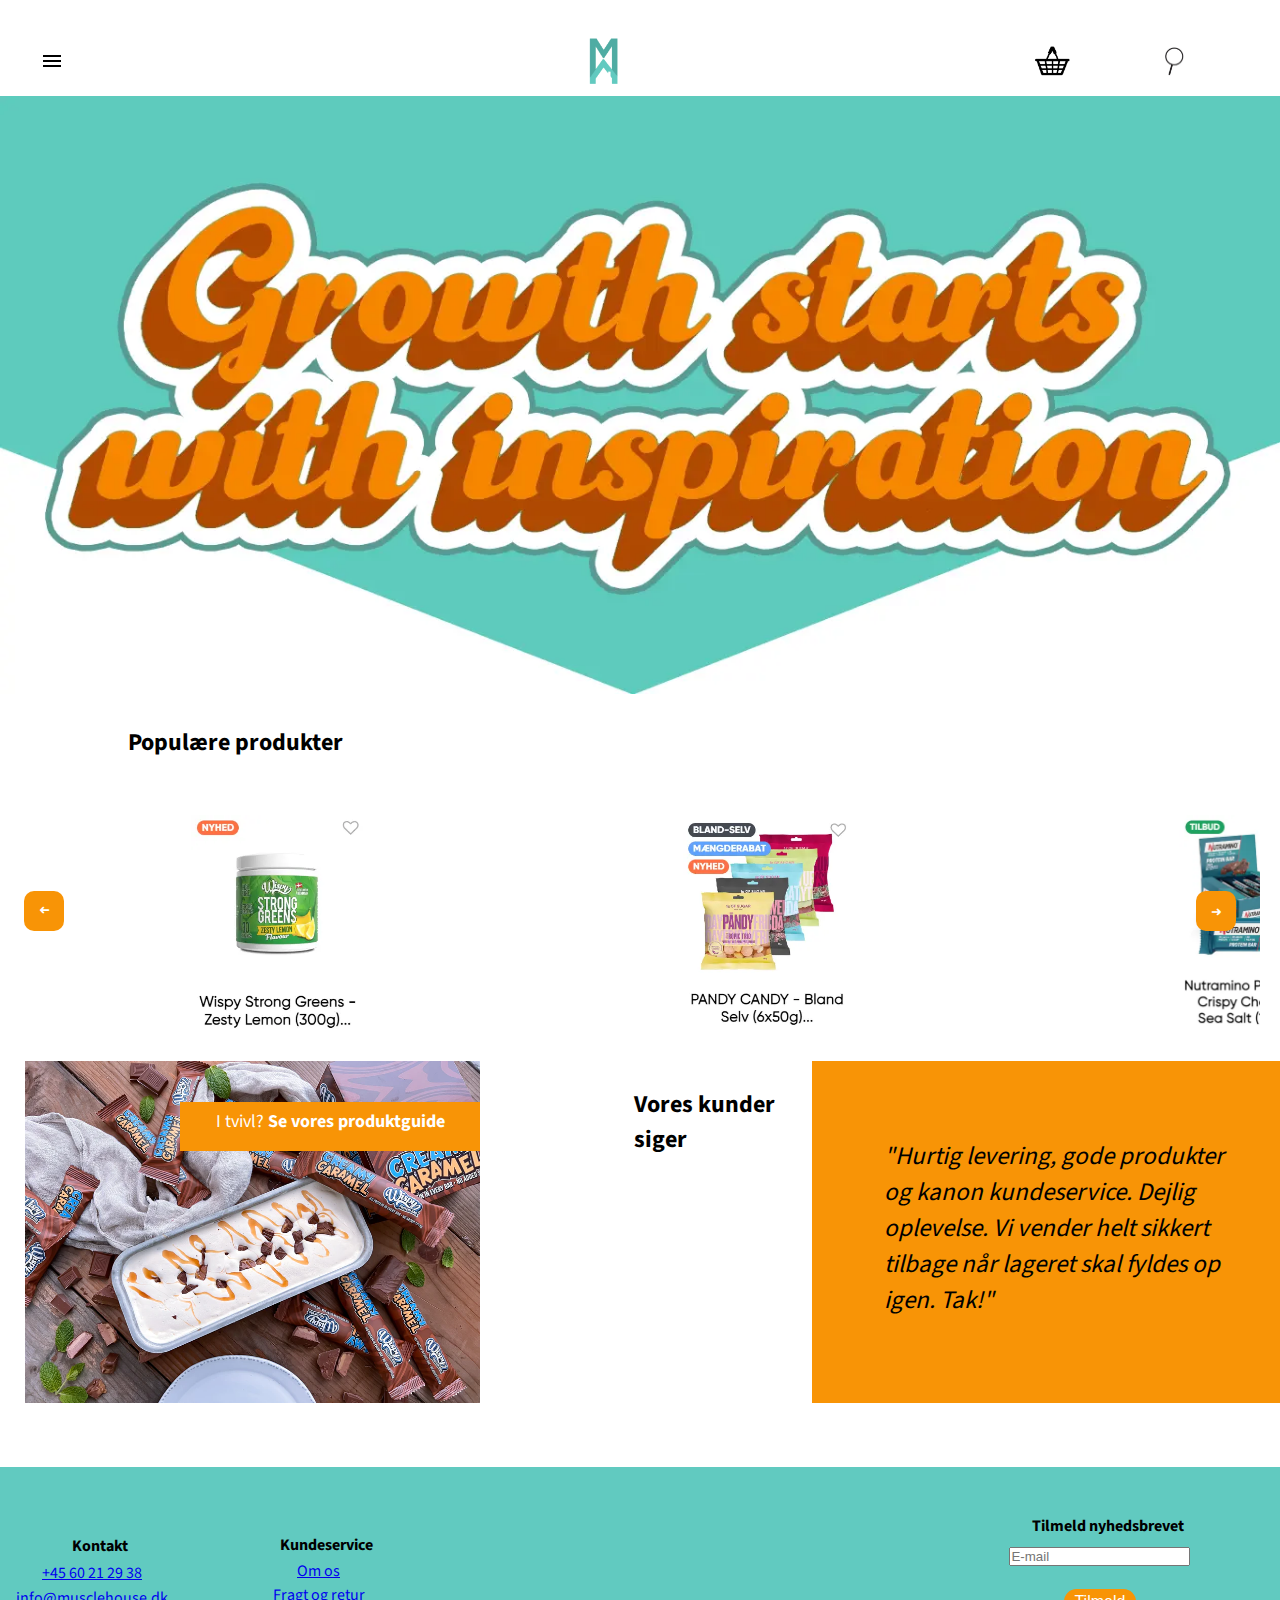
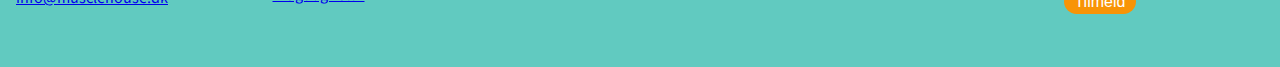
==== commit 760a8dd9: "Merge branch 'main' of https://github.com/OGsnapzilla/mobile-first-MH" ====
--- a/index.html
+++ b/index.html
@@ -7,6 +7,10 @@
     <link rel="stylesheet" href="css/style.css">
     <script src="js/script.js"></script>
     <link rel="icon" type="image/gif/png" href="images/favicon.png">
+
+    <meta name="description" content="en side med alle dine yndlingshjælpemidler, for at få en stærk og sund krop.">
+    <meta name="keywords" content="muscles, protein, proteinpulver, styrke, proteinbar, sund">
+
 </head>
 
 <body>
--- a/css/style.css
+++ b/css/style.css
@@ -128,7 +128,7 @@
         margin-left: 9rem;
     }
 
-    .pulver {
+    .pulverimg {
         width: 100%;
         height: 200px;
         display: flex;
@@ -456,7 +456,6 @@
 
 }
 
-
 /*section 4: produktlinje*/
 
 p {
@@ -525,6 +524,12 @@
 
 .box{
     margin: 2%;
+}
+
+.tilmeld {
+    margin-top: 10%;
+    padding: 2%;
+
 }
 
 /*Styling af tilmeld knap*/
@@ -543,6 +548,7 @@
 h1{
     display: flex;
     justify-content: center;
+
 }
 
 /* Styling af fotos*/
@@ -571,11 +577,13 @@
 h3 {
     line-height: 1.5;
     margin-left: 1rem;
+    font-weight: bold;
 }
 
 h4{
     line-height: 1.5;
     margin-left: 1rem;
+    font-weight: bold;
     
 }
 
@@ -665,8 +673,59 @@
         flex-wrap: wrap;
         margin: 2rem 0rem;
         justify-content: space-evenly;
-    }
-
+
+    }
+
+    .billedrække .button {
+        padding: 3% 12%;
+
+    }
+
+/* Media query på alt om proteinpulver */
+    .valleproteinpulver {
+        width: 100%;
+        height: 170px;
+        display: flex;
+        padding: 1rem;
+        justify-content: space-evenly;
+        margin-left: 9rem;
+    }
+
+    .Kaseinproteinpulver {
+        width: 100%;
+        height: 170px;
+        display: flex;
+        padding: 1rem;
+        justify-content: space-evenly;
+        margin-left: 9rem;
+    }
+
+    .pulver {
+        width: 80%;
+        height: 200px;
+        display: flex;
+        align-items: center;
+        padding: 1rem;
+        margin-left: 9rem;
+    }
+
+    h1 {
+        display: flex;
+        justify-content: center;
+        margin-left: 21rem;
+    }
+
+    .h3 {
+        margin-left: 10rem;
+    }
+
+    .h4 {
+        margin-left: 10rem;
+    }
+
+    .a {
+        margin-left: 9rem;
+    }
     
 
 }
@@ -727,6 +786,26 @@
         height: 350px;
     }
 
+/* Media query på alt om proteinpulver */
+.pulver {
+    width: 100%;
+    height: 307px;
+    display: flex;
+    align-items: center;
+    padding: 1rem;   
+}
+
+.valleproteinpulver {
+    justify-content: space-evenly;
+    display: flex;
+}
+
+.Kaseinproteinpulver {
+    justify-content: space-evenly;
+    display: flex;
+   
+}
+
 }
 
 /*---- MOBIL ------*/
@@ -742,6 +821,12 @@
     .sidebar {
         display: none;
     }
+
+    .Kaseinproteinpulver {
+        justify-content: space-evenly;
+        display: flex;
+        }
+    
 }
 
 /*------- KARUSSEL -------*/
@@ -823,3 +908,6 @@
     right: 1.5rem;
     transform: translate(-50%, -50%);
   }
+
+  
+  
